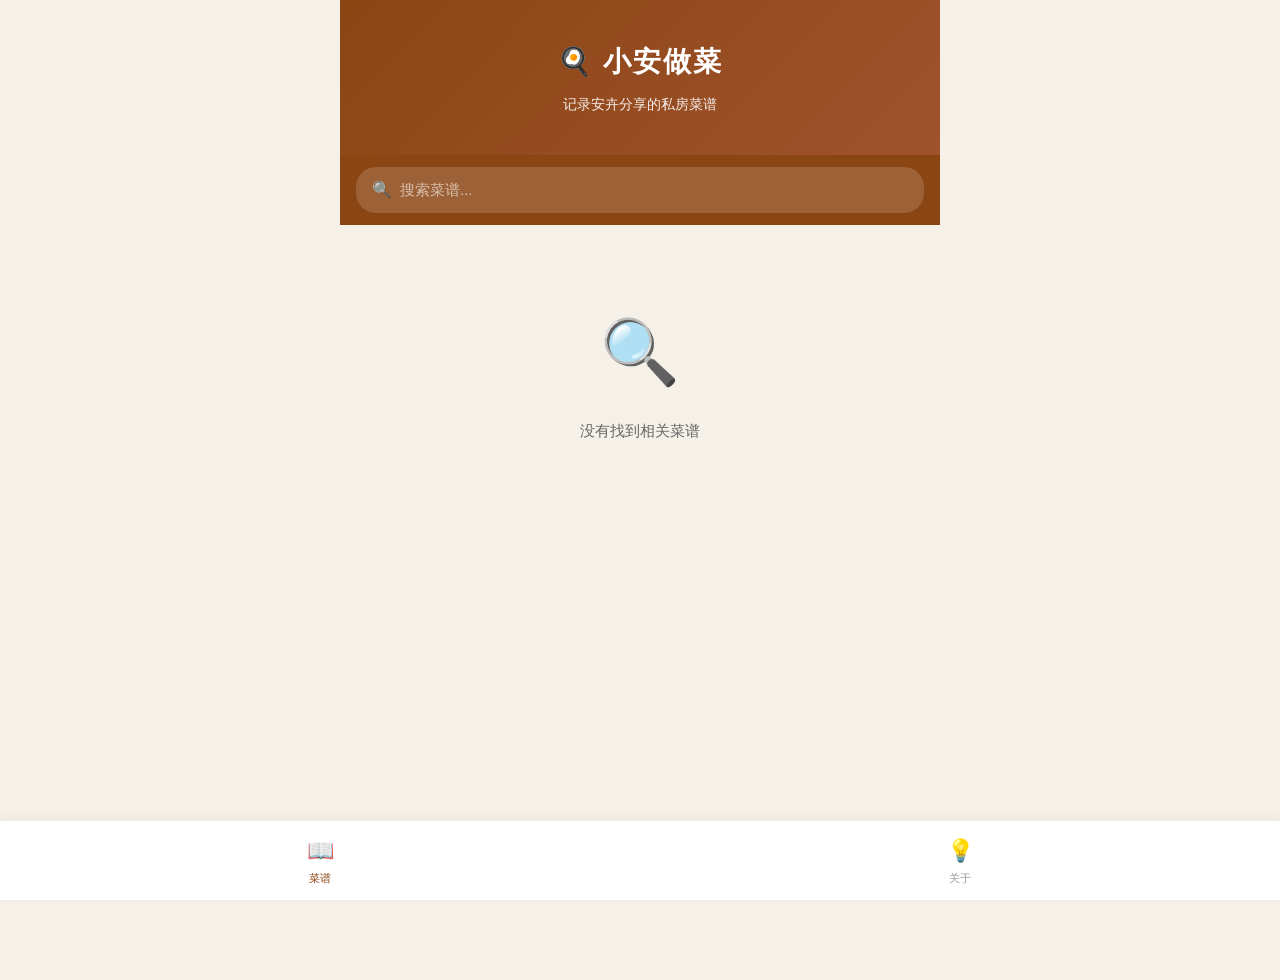
==== index.html @ a273a77c "Initial commit: 小安做菜 PWA" ====
<!DOCTYPE html>
<html lang="zh-CN">
<head>
  <meta charset="UTF-8">
  <meta name="viewport" content="width=device-width, initial-scale=1.0, maximum-scale=1.0, user-scalable=no">
  <meta name="theme-color" content="#8B4513">
  <meta name="apple-mobile-web-app-capable" content="yes">
  <meta name="apple-mobile-web-app-status-bar-style" content="black-translucent">
  <meta name="apple-mobile-web-app-title" content="小安做菜">
  <title>小安做菜</title>
  <link rel="manifest" href="manifest.json">
  <link rel="stylesheet" href="css/style.css">
  <link rel="apple-touch-icon" href="icons/icon-192x192.png">
</head>
<body>
  <div class="app">
    <!-- 头部 -->
    <header class="header">
      <div class="header-content">
        <h1 class="logo">🍳 小安做菜</h1>
        <p class="subtitle">记录安卉分享的私房菜谱</p>
      </div>
    </header>

    <!-- 搜索栏 -->
    <div class="search-bar">
      <div class="search-input-wrap">
        <span class="search-icon">🔍</span>
        <input 
          type="text" 
          class="search-input" 
          id="searchInput"
          placeholder="搜索菜谱..."
          autocomplete="off"
        >
      </div>
    </div>

    <!-- 主内容 -->
    <main class="main">
      <div class="recipe-list" id="recipeList">
        <!-- 菜谱卡片将由 JS 生成 -->
      </div>
    </main>

    <!-- 底部导航 -->
    <nav class="tab-bar">
      <a href="index.html" class="tab-item active">
        <span class="tab-icon">📖</span>
        <span class="tab-text">菜谱</span>
      </a>
      <a href="#" class="tab-item" id="aboutTab">
        <span class="tab-icon">💡</span>
        <span class="tab-text">关于</span>
      </a>
    </nav>

    <!-- 关于弹窗 -->
    <div class="modal" id="aboutModal">
      <div class="modal-content">
        <div class="modal-header">
          <h3>关于小安做菜</h3>
          <button class="modal-close" id="closeModal">✕</button>
        </div>
        <div class="modal-body">
          <p>这是一个记录私房菜谱的 PWA 应用。</p>
          <p>你可以：</p>
          <ul>
            <li>将本页面添加到手机主屏幕</li>
            <li>离线查看菜谱</li>
            <li>使用跟做模式一步步烹饪</li>
          </ul>
          <div class="install-tip" id="installTip">
            <p>💡 点击浏览器菜单 → "添加到主屏幕"</p>
          </div>
        </div>
      </div>
    </div>

    <!-- 遮罩 -->
    <div class="overlay" id="overlay"></div>
  </div>

  <script src="data/recipes.js"></script>
  <script src="js/app.js"></script>
  <script>
    // 注册 Service Worker
    if ('serviceWorker' in navigator) {
      navigator.serviceWorker.register('js/sw.js')
        .then(reg => console.log('SW registered'))
        .catch(err => console.log('SW registration failed'));
    }
  </script>
</body>
</html>
---- css/style.css ----
/* ===== 基础样式 ===== */
:root {
  --primary: #8B4513;
  --primary-light: #A0522D;
  --secondary: #D4A574;
  --bg: #f5f0e8;
  --card-bg: #fffef8;
  --text: #333;
  --text-light: #666;
  --border: #e8d5c4;
  --highlight: #ffeb3b;
  --tip-bg: #fff3e0;
  --tip-border: #ff9800;
  --shadow: 0 4rpx 16rpx rgba(0,0,0,0.06);
}

* {
  margin: 0;
  padding: 0;
  box-sizing: border-box;
  -webkit-tap-highlight-color: transparent;
}

html {
  font-size: 16px;
  -webkit-text-size-adjust: 100%;
}

body {
  font-family: -apple-system, BlinkMacSystemFont, 'Segoe UI', 'PingFang SC', 'Hiragino Sans GB', 'Microsoft YaHei', sans-serif;
  background: var(--bg);
  color: var(--text);
  line-height: 1.6;
  min-height: 100vh;
  padding-bottom: 80px;
}

.app {
  max-width: 600px;
  margin: 0 auto;
  min-height: 100vh;
}

/* ===== 头部 ===== */
.header {
  background: linear-gradient(135deg, #8B4513 0%, #A0522D 100%);
  padding: 40px 20px;
  text-align: center;
  color: #fff;
}

.logo {
  font-size: 28px;
  font-weight: 600;
  margin-bottom: 8px;
  letter-spacing: 2px;
}

.header .subtitle {
  font-size: 14px;
  opacity: 0.9;
}

/* ===== 搜索栏 ===== */
.search-bar {
  padding: 12px 16px;
  background: var(--primary);
}

.search-input-wrap {
  display: flex;
  align-items: center;
  background: rgba(255,255,255,0.15);
  border-radius: 20px;
  padding: 10px 16px;
}

.search-icon {
  font-size: 16px;
  margin-right: 8px;
  opacity: 0.8;
}

.search-input {
  flex: 1;
  background: transparent;
  border: none;
  color: #fff;
  font-size: 15px;
  outline: none;
}

.search-input::placeholder {
  color: rgba(255,255,255,0.6);
}

/* ===== 主内容 ===== */
.main {
  padding: 16px;
}

/* ===== 菜谱卡片 ===== */
.recipe-list {
  display: flex;
  flex-direction: column;
  gap: 16px;
}

.recipe-card {
  background: var(--card-bg);
  border-radius: 16px;
  overflow: hidden;
  box-shadow: var(--shadow);
  text-decoration: none;
  color: inherit;
  display: block;
  transition: transform 0.2s;
}

.recipe-card:active {
  transform: scale(0.98);
}

.card-cover {
  height: 160px;
  background: linear-gradient(135deg, #8B4513 0%, #A0522D 100%);
  display: flex;
  align-items: center;
  justify-content: center;
  position: relative;
}

.card-emoji {
  font-size: 72px;
}

.card-badge {
  position: absolute;
  top: 12px;
  right: 12px;
  background: rgba(255,255,255,0.95);
  color: var(--primary);
  font-size: 12px;
  padding: 4px 12px;
  border-radius: 12px;
  font-weight: 500;
}

.card-content {
  padding: 16px;
}

.card-title {
  font-size: 20px;
  font-weight: 600;
  margin-bottom: 4px;
  color: var(--text);
}

.card-subtitle {
  font-size: 14px;
  color: var(--text-light);
  margin-bottom: 12px;
}

.card-meta {
  display: flex;
  gap: 16px;
  margin-bottom: 12px;
}

.meta-item {
  font-size: 13px;
  color: var(--text-light);
}

.card-tags {
  display: flex;
  flex-wrap: wrap;
  gap: 8px;
}

.tag {
  font-size: 12px;
  color: var(--primary);
  background: rgba(139,69,19,0.08);
  padding: 4px 10px;
  border-radius: 6px;
}

/* ===== 底部导航 ===== */
.tab-bar {
  position: fixed;
  bottom: 0;
  left: 0;
  right: 0;
  background: #fff;
  display: flex;
  justify-content: space-around;
  padding: 8px 0;
  padding-bottom: calc(8px + env(safe-area-inset-bottom));
  box-shadow: 0 -2px 10px rgba(0,0,0,0.05);
  z-index: 100;
}

.tab-item {
  display: flex;
  flex-direction: column;
  align-items: center;
  text-decoration: none;
  color: #999;
  padding: 4px 20px;
}

.tab-item.active {
  color: var(--primary);
}

.tab-icon {
  font-size: 22px;
  margin-bottom: 2px;
}

.tab-text {
  font-size: 11px;
}

/* ===== 弹窗 ===== */
.modal, .overlay {
  display: none;
  position: fixed;
}

.modal {
  top: 50%;
  left: 50%;
  transform: translate(-50%, -50%);
  background: var(--card-bg);
  border-radius: 16px;
  width: 85%;
  max-width: 340px;
  z-index: 200;
  box-shadow: 0 20px 60px rgba(0,0,0,0.2);
}

.modal.show, .overlay.show {
  display: block;
}

.overlay {
  top: 0;
  left: 0;
  right: 0;
  bottom: 0;
  background: rgba(0,0,0,0.5);
  z-index: 150;
}

.modal-header {
  display: flex;
  justify-content: space-between;
  align-items: center;
  padding: 16px 20px;
  border-bottom: 1px solid var(--border);
}

.modal-header h3 {
  font-size: 18px;
  color: var(--text);
}

.modal-close {
  background: none;
  border: none;
  font-size: 20px;
  color: #999;
  cursor: pointer;
  padding: 4px;
}

.modal-body {
  padding: 20px;
}

.modal-body p {
  margin-bottom: 12px;
  color: var(--text);
}

.modal-body ul {
  margin-left: 20px;
  margin-bottom: 16px;
}

.modal-body li {
  margin-bottom: 8px;
  color: var(--text-light);
}

.install-tip {
  background: #e8f5e9;
  border-left: 4px solid #4caf50;
  padding: 12px 16px;
  border-radius: 0 8px 8px 0;
  margin-top: 16px;
}

.install-tip p {
  margin: 0;
  color: #2e7d32;
  font-size: 14px;
}

/* ===== 详情页 ===== */
.back-bar {
  background: var(--primary);
  padding: 12px 16px;
  padding-top: calc(12px + env(safe-area-inset-top));
}

.back-btn {
  color: #fff;
  text-decoration: none;
  font-size: 15px;
  display: inline-flex;
  align-items: center;
  gap: 6px;
}

.recipe-detail {
  padding: 0 16px 100px;
}

.detail-header {
  background: var(--card-bg);
  margin: 16px 0;
  border-radius: 16px;
  overflow: hidden;
  box-shadow: var(--shadow);
}

.detail-cover {
  height: 200px;
  background: linear-gradient(135deg, #8B4513 0%, #A0522D 100%);
  display: flex;
  align-items: center;
  justify-content: center;
}

.detail-emoji {
  font-size: 100px;
}

.detail-info {
  padding: 20px;
}

.detail-title {
  font-size: 24px;
  font-weight: 600;
  margin-bottom: 6px;
}

.detail-subtitle {
  font-size: 15px;
  color: var(--text-light);
  margin-bottom: 20px;
}

.detail-stats {
  display: flex;
  justify-content: space-around;
  padding: 16px 0;
  border-top: 1px solid var(--border);
  border-bottom: 1px solid var(--border);
  margin-bottom: 16px;
}

.stat {
  text-align: center;
}

.stat-value {
  display: block;
  font-size: 20px;
  font-weight: 600;
  color: var(--primary);
}

.stat-label {
  font-size: 12px;
  color: var(--text-light);
}

.detail-tags {
  display: flex;
  flex-wrap: wrap;
  gap: 8px;
}

/* ===== 内容区块 ===== */
.section {
  background: var(--card-bg);
  margin: 16px 0;
  padding: 20px;
  border-radius: 16px;
  box-shadow: var(--shadow);
}

.section-title {
  display: flex;
  align-items: center;
  gap: 10px;
  margin-bottom: 16px;
}

.section-title::before {
  content: '';
  width: 4px;
  height: 22px;
  background: var(--primary);
  border-radius: 2px;
}

.section-title h2 {
  font-size: 18px;
  color: var(--primary);
}

/* ===== 材料清单 ===== */
.ingredient-group {
  margin-bottom: 20px;
}

.ingredient-group:last-child {
  margin-bottom: 0;
}

.group-title {
  font-size: 15px;
  font-weight: 600;
  color: var(--primary);
  margin-bottom: 12px;
  padding-left: 10px;
  border-left: 3px solid var(--secondary);
}

.ingredient-item {
  display: flex;
  justify-content: space-between;
  align-items: center;
  padding: 12px 14px;
  background: #faf7f2;
  border-radius: 10px;
  margin-bottom: 8px;
}

.ingredient-item:last-child {
  margin-bottom: 0;
}

.ingredient-name {
  font-size: 15px;
  color: var(--text);
}

.ingredient-amount {
  font-size: 14px;
  color: var(--text-light);
}

/* ===== 步骤 ===== */
.step-card {
  background: #faf7f2;
  border-radius: 12px;
  padding: 16px;
  margin-bottom: 12px;
}

.step-card:last-child {
  margin-bottom: 0;
}

.step-header {
  display: flex;
  align-items: center;
  gap: 12px;
  margin-bottom: 12px;
}

.step-num {
  width: 32px;
  height: 32px;
  background: var(--primary);
  color: #fff;
  border-radius: 50%;
  display: flex;
  align-items: center;
  justify-content: center;
  font-size: 14px;
  font-weight: 600;
  flex-shrink: 0;
}

.step-title {
  font-size: 17px;
  font-weight: 600;
  color: var(--primary);
}

.step-item {
  display: flex;
  gap: 8px;
  margin-bottom: 10px;
  font-size: 15px;
  line-height: 1.7;
}

.step-item:last-child {
  margin-bottom: 0;
}

.step-dot {
  color: var(--secondary);
  font-weight: bold;
}

.step-tip {
  margin-top: 12px;
  background: var(--tip-bg);
  border-left: 4px solid var(--tip-border);
  padding: 12px 14px;
  border-radius: 0 8px 8px 0;
  font-size: 14px;
  color: #e65100;
}

/* ===== 小贴士 ===== */
.tip-item {
  margin-bottom: 14px;
  padding-bottom: 14px;
  border-bottom: 1px solid var(--border);
}

.tip-item:last-child {
  margin-bottom: 0;
  padding-bottom: 0;
  border-bottom: none;
}

.tip-title {
  font-weight: 600;
  color: var(--text);
  margin-bottom: 6px;
  font-size: 15px;
}

.tip-content {
  color: var(--text-light);
  font-size: 14px;
  line-height: 1.6;
}

.key-points {
  background: var(--tip-bg);
  border-left: 4px solid var(--tip-border);
  padding: 14px 16px;
  border-radius: 0 10px 10px 0;
  font-size: 14px;
  color: #e65100;
  line-height: 1.7;
}

/* ===== 引用 ===== */
.quote-section {
  background: #f5f0e8;
  margin: 16px 0;
  padding: 24px 20px;
  border-radius: 16px;
  text-align: center;
  border-top: 2px dashed var(--secondary);
}

.quote-text {
  display: block;
  font-size: 17px;
  color: var(--primary);
  font-style: italic;
  margin-bottom: 10px;
}

.quote-author {
  font-size: 14px;
  color: #a08060;
}

/* ===== 底部操作栏 ===== */
.detail-actions {
  position: fixed;
  bottom: 0;
  left: 0;
  right: 0;
  background: #fff;
  padding: 12px 16px;
  padding-bottom: calc(12px + env(safe-area-inset-bottom));
  box-shadow: 0 -2px 10px rgba(0,0,0,0.08);
  display: flex;
  gap: 12px;
  z-index: 50;
}

.action-btn {
  flex: 1;
  background: var(--primary);
  color: #fff;
  border: none;
  padding: 14px 0;
  border-radius: 10px;
  font-size: 16px;
  cursor: pointer;
  display: flex;
  align-items: center;
  justify-content: center;
  gap: 6px;
}

.action-btn:active {
  opacity: 0.9;
}

/* ===== 跟做模式 ===== */
.cooking-modal {
  display: none;
  position: fixed;
  top: 0;
  left: 0;
  right: 0;
  bottom: 0;
  background: var(--bg);
  z-index: 300;
  flex-direction: column;
}

.cooking-modal.show {
  display: flex;
}

.cooking-content {
  flex: 1;
  display: flex;
  flex-direction: column;
  overflow: hidden;
}

.cooking-header {
  background: var(--primary);
  color: #fff;
  padding: 16px 20px;
  padding-top: calc(16px + env(safe-area-inset-top));
  display: flex;
  justify-content: space-between;
  align-items: center;
}

.cooking-progress {
  font-size: 15px;
}

.cooking-close {
  background: none;
  border: none;
  color: #fff;
  font-size: 24px;
  cursor: pointer;
  padding: 4px;
}

.cooking-step {
  flex: 1;
  overflow-y: auto;
  padding: 20px;
}

.cooking-step-content {
  background: var(--card-bg);
  border-radius: 16px;
  padding: 24px;
  box-shadow: var(--shadow);
}

.cooking-step-title {
  display: flex;
  align-items: center;
  gap: 12px;
  margin-bottom: 20px;
}

.cooking-step-number {
  width: 48px;
  height: 48px;
  background: var(--primary);
  color: #fff;
  border-radius: 50%;
  display: flex;
  align-items: center;
  justify-content: center;
  font-size: 20px;
  font-weight: 600;
  flex-shrink: 0;
}

.cooking-step-name {
  font-size: 22px;
  font-weight: 600;
  color: var(--primary);
}

.cooking-items {
  margin-bottom: 16px;
}

.cooking-item {
  display: flex;
  gap: 10px;
  margin-bottom: 12px;
  font-size: 16px;
  line-height: 1.7;
}

.cooking-nav {
  background: #fff;
  padding: 16px 20px;
  padding-bottom: calc(16px + env(safe-area-inset-bottom));
  display: flex;
  gap: 12px;
  box-shadow: 0 -2px 10px rgba(0,0,0,0.05);
}

.nav-btn {
  flex: 1;
  background: #f0f0f0;
  color: var(--text);
  border: none;
  padding: 14px 0;
  border-radius: 10px;
  font-size: 16px;
  cursor: pointer;
}

.nav-btn.primary {
  background: var(--primary);
  color: #fff;
}

.nav-btn:disabled {
  opacity: 0.4;
  cursor: not-allowed;
}

/* ===== 高亮文本 ===== */
.highlight {
  background: var(--highlight);
  padding: 2px 6px;
  border-radius: 4px;
  font-weight: 500;
}

/* ===== 比例盒 ===== */
.ratio-box {
  background: var(--primary);
  color: #fff;
  padding: 14px 16px;
  border-radius: 10px;
  text-align: center;
  margin: 12px 0;
}

.ratio-box strong {
  font-size: 16px;
}

.ratio-box small {
  font-size: 13px;
  opacity: 0.9;
}

/* ===== 空状态 ===== */
.empty-state {
  text-align: center;
  padding: 60px 20px;
  color: var(--text-light);
}

.empty-state .emoji {
  font-size: 64px;
  margin-bottom: 16px;
}

.empty-state p {
  font-size: 15px;
}
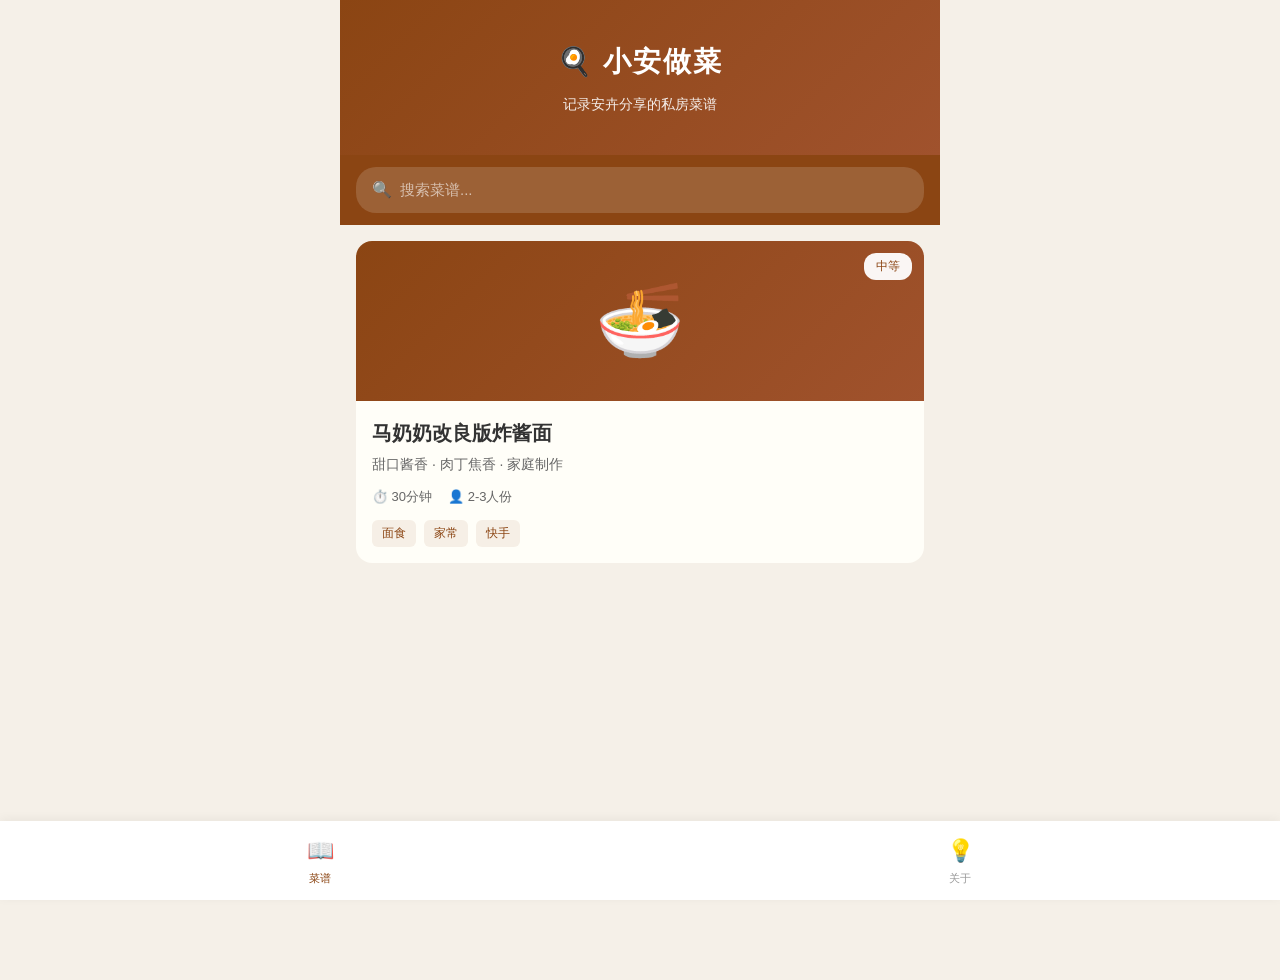
==== commit f482b7d1: "Fix: 改进缓存策略，添加自动更新检测" ====
--- a/index.html
+++ b/index.html
@@ -84,10 +84,23 @@
   <script src="data/recipes.js"></script>
   <script src="js/app.js"></script>
   <script>
-    // 注册 Service Worker
+    // 注册 Service Worker 并检查更新
     if ('serviceWorker' in navigator) {
       navigator.serviceWorker.register('js/sw.js')
-        .then(reg => console.log('SW registered'))
+        .then(reg => {
+          console.log('SW registered');
+          // 定期检查更新
+          setInterval(() => {
+            reg.update();
+          }, 60000); // 每分钟检查一次
+          
+          // 页面可见时检查更新
+          document.addEventListener('visibilitychange', () => {
+            if (document.visibilityState === 'visible') {
+              reg.update();
+            }
+          });
+        })
         .catch(err => console.log('SW registration failed'));
     }
   </script>
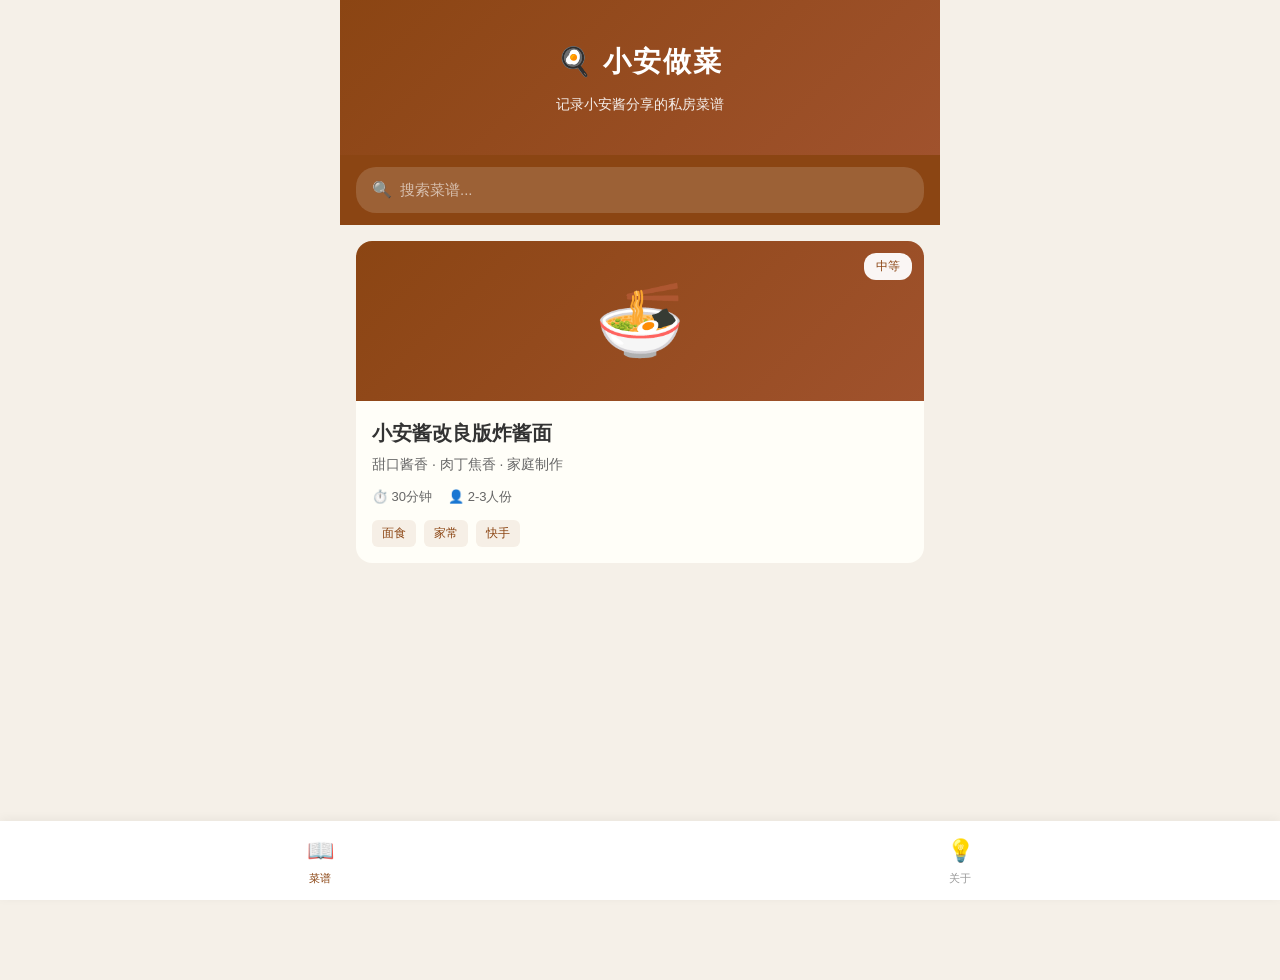
==== commit f51bcc9d: "Update: 所有安卉改为小安酱" ====
--- a/index.html
+++ b/index.html
@@ -18,7 +18,7 @@
     <header class="header">
       <div class="header-content">
         <h1 class="logo">🍳 小安做菜</h1>
-        <p class="subtitle">记录安卉分享的私房菜谱</p>
+        <p class="subtitle">记录小安酱分享的私房菜谱</p>
       </div>
     </header>
 
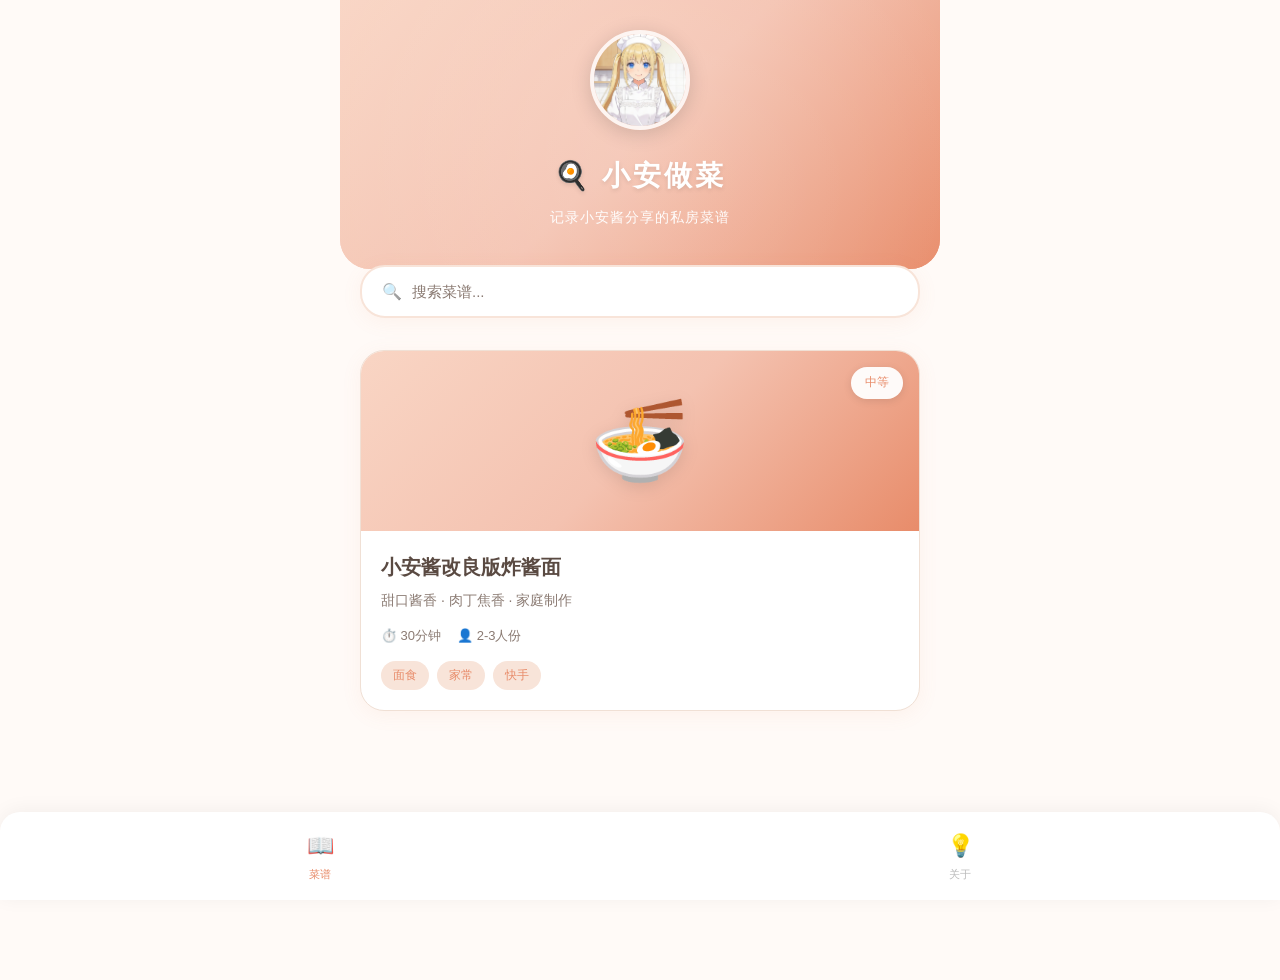
==== commit 22eca910: "Add: 添加厨师头像图片到首页" ====
--- a/index.html
+++ b/index.html
@@ -16,7 +16,11 @@
   <div class="app">
     <!-- 头部 -->
     <header class="header">
+      <div class="header-bg"></div>
       <div class="header-content">
+        <div class="chef-avatar">
+          <img src="images/chef2.png" alt="小安酱" class="chef-img">
+        </div>
         <h1 class="logo">🍳 小安做菜</h1>
         <p class="subtitle">记录小安酱分享的私房菜谱</p>
       </div>
--- a/css/style.css
+++ b/css/style.css
@@ -1,17 +1,19 @@
-/* ===== 基础样式 ===== */
+/* ===== 日系温暖风格 - 小安做菜 ===== */
 :root {
-  --primary: #8B4513;
-  --primary-light: #A0522D;
-  --secondary: #D4A574;
-  --bg: #f5f0e8;
-  --card-bg: #fffef8;
-  --text: #333;
-  --text-light: #666;
-  --border: #e8d5c4;
-  --highlight: #ffeb3b;
-  --tip-bg: #fff3e0;
-  --tip-border: #ff9800;
-  --shadow: 0 4rpx 16rpx rgba(0,0,0,0.06);
+  --primary: #e88c6a;
+  --primary-light: #f4a584;
+  --secondary: #f8e4d9;
+  --bg: #fffaf7;
+  --card-bg: #ffffff;
+  --text: #5a4a42;
+  --text-light: #8b7b73;
+  --border: #f0e0d5;
+  --highlight: #ffe4d6;
+  --tip-bg: #fff5f0;
+  --tip-border: #e88c6a;
+  --accent: #ffb7a5;
+  --shadow: 0 4px 20px rgba(232, 140, 106, 0.08);
+  --shadow-hover: 0 8px 30px rgba(232, 140, 106, 0.15);
 }
 
 * {
@@ -27,7 +29,7 @@
 }
 
 body {
-  font-family: -apple-system, BlinkMacSystemFont, 'Segoe UI', 'PingFang SC', 'Hiragino Sans GB', 'Microsoft YaHei', sans-serif;
+  font-family: -apple-system, BlinkMacSystemFont, 'Segoe UI', 'PingFang SC', 'Hiragino Sans GB', 'Microsoft YaHei', 'Noto Sans JP', sans-serif;
   background: var(--bg);
   color: var(--text);
   line-height: 1.6;
@@ -41,65 +43,119 @@
   min-height: 100vh;
 }
 
-/* ===== 头部 ===== */
+/* ===== 头部 - 柔和渐变 ===== */
 .header {
-  background: linear-gradient(135deg, #8B4513 0%, #A0522D 100%);
-  padding: 40px 20px;
+  background: linear-gradient(135deg, #f9d5c4 0%, #f4c2b0 50%, #e88c6a 100%);
+  padding: 30px 20px 40px;
   text-align: center;
   color: #fff;
+  border-radius: 0 0 30px 30px;
+  position: relative;
+  overflow: hidden;
+}
+
+.header-bg {
+  position: absolute;
+  top: 0;
+  left: 0;
+  right: 0;
+  bottom: 0;
+  background: linear-gradient(135deg, #f9d5c4 0%, #f4c2b0 50%, #e88c6a 100%);
+  z-index: 0;
+}
+
+.header::before {
+  content: '';
+  position: absolute;
+  top: -50%;
+  left: -50%;
+  width: 200%;
+  height: 200%;
+  background: radial-gradient(circle, rgba(255,255,255,0.15) 0%, transparent 60%);
+  pointer-events: none;
+  z-index: 1;
+}
+
+.chef-avatar {
+  position: relative;
+  z-index: 2;
+  margin-bottom: 16px;
+}
+
+.chef-img {
+  width: 100px;
+  height: 100px;
+  border-radius: 50%;
+  object-fit: cover;
+  border: 4px solid rgba(255,255,255,0.8);
+  box-shadow: 0 4px 20px rgba(0,0,0,0.15);
+}
+
+.header-content {
+  position: relative;
+  z-index: 2;
 }
 
 .logo {
   font-size: 28px;
   font-weight: 600;
   margin-bottom: 8px;
-  letter-spacing: 2px;
+  letter-spacing: 3px;
+  text-shadow: 0 2px 4px rgba(0,0,0,0.1);
+  position: relative;
 }
 
 .header .subtitle {
   font-size: 14px;
-  opacity: 0.9;
+  opacity: 0.95;
+  font-weight: 400;
+  letter-spacing: 1px;
 }
 
 /* ===== 搜索栏 ===== */
 .search-bar {
-  padding: 12px 16px;
-  background: var(--primary);
+  padding: 16px 20px;
+  background: transparent;
+  margin-top: -20px;
+  position: relative;
+  z-index: 10;
 }
 
 .search-input-wrap {
   display: flex;
   align-items: center;
-  background: rgba(255,255,255,0.15);
-  border-radius: 20px;
-  padding: 10px 16px;
+  background: #fff;
+  border-radius: 25px;
+  padding: 12px 20px;
+  box-shadow: var(--shadow);
+  border: 2px solid var(--secondary);
 }
 
 .search-icon {
   font-size: 16px;
-  margin-right: 8px;
-  opacity: 0.8;
+  margin-right: 10px;
+  opacity: 0.6;
 }
 
 .search-input {
   flex: 1;
   background: transparent;
   border: none;
-  color: #fff;
+  color: var(--text);
   font-size: 15px;
   outline: none;
 }
 
 .search-input::placeholder {
-  color: rgba(255,255,255,0.6);
+  color: var(--text-light);
 }
 
 /* ===== 主内容 ===== */
 .main {
-  padding: 16px;
-}
-
-/* ===== 菜谱卡片 ===== */
+  padding: 16px 20px;
+}
+
+/* ===== 菜谱卡片 - 柔和圆角 ===== */
 .recipe-list {
   display: flex;
   flex-direction: column;
@@ -108,13 +164,19 @@
 
 .recipe-card {
   background: var(--card-bg);
-  border-radius: 16px;
+  border-radius: 24px;
   overflow: hidden;
   box-shadow: var(--shadow);
   text-decoration: none;
   color: inherit;
   display: block;
-  transition: transform 0.2s;
+  transition: all 0.3s ease;
+  border: 1px solid var(--border);
+}
+
+.recipe-card:hover {
+  transform: translateY(-4px);
+  box-shadow: var(--shadow-hover);
 }
 
 .recipe-card:active {
@@ -122,8 +184,8 @@
 }
 
 .card-cover {
-  height: 160px;
-  background: linear-gradient(135deg, #8B4513 0%, #A0522D 100%);
+  height: 180px;
+  background: linear-gradient(135deg, #f9d5c4 0%, #f4c2b0 50%, #e88c6a 100%);
   display: flex;
   align-items: center;
   justify-content: center;
@@ -131,42 +193,44 @@
 }
 
 .card-emoji {
-  font-size: 72px;
+  font-size: 80px;
+  filter: drop-shadow(0 4px 8px rgba(0,0,0,0.1));
 }
 
 .card-badge {
   position: absolute;
-  top: 12px;
-  right: 12px;
+  top: 16px;
+  right: 16px;
   background: rgba(255,255,255,0.95);
   color: var(--primary);
   font-size: 12px;
-  padding: 4px 12px;
-  border-radius: 12px;
-  font-weight: 500;
+  padding: 6px 14px;
+  border-radius: 20px;
+  font-weight: 500;
+  box-shadow: 0 2px 8px rgba(0,0,0,0.1);
 }
 
 .card-content {
-  padding: 16px;
+  padding: 20px;
 }
 
 .card-title {
   font-size: 20px;
   font-weight: 600;
-  margin-bottom: 4px;
+  margin-bottom: 6px;
   color: var(--text);
 }
 
 .card-subtitle {
   font-size: 14px;
   color: var(--text-light);
-  margin-bottom: 12px;
+  margin-bottom: 14px;
 }
 
 .card-meta {
   display: flex;
   gap: 16px;
-  margin-bottom: 12px;
+  margin-bottom: 14px;
 }
 
 .meta-item {
@@ -183,9 +247,10 @@
 .tag {
   font-size: 12px;
   color: var(--primary);
-  background: rgba(139,69,19,0.08);
-  padding: 4px 10px;
-  border-radius: 6px;
+  background: var(--secondary);
+  padding: 5px 12px;
+  border-radius: 15px;
+  font-weight: 500;
 }
 
 /* ===== 底部导航 ===== */
@@ -197,10 +262,11 @@
   background: #fff;
   display: flex;
   justify-content: space-around;
-  padding: 8px 0;
-  padding-bottom: calc(8px + env(safe-area-inset-bottom));
-  box-shadow: 0 -2px 10px rgba(0,0,0,0.05);
+  padding: 10px 0;
+  padding-bottom: calc(10px + env(safe-area-inset-bottom));
+  box-shadow: 0 -2px 20px rgba(0,0,0,0.05);
   z-index: 100;
+  border-radius: 20px 20px 0 0;
 }
 
 .tab-item {
@@ -208,8 +274,9 @@
   flex-direction: column;
   align-items: center;
   text-decoration: none;
-  color: #999;
-  padding: 4px 20px;
+  color: #bbb;
+  padding: 6px 24px;
+  transition: all 0.2s;
 }
 
 .tab-item.active {
@@ -218,11 +285,12 @@
 
 .tab-icon {
   font-size: 22px;
-  margin-bottom: 2px;
+  margin-bottom: 3px;
 }
 
 .tab-text {
   font-size: 11px;
+  font-weight: 500;
 }
 
 /* ===== 弹窗 ===== */
@@ -236,11 +304,11 @@
   left: 50%;
   transform: translate(-50%, -50%);
   background: var(--card-bg);
-  border-radius: 16px;
-  width: 85%;
-  max-width: 340px;
+  border-radius: 24px;
+  width: 88%;
+  max-width: 360px;
   z-index: 200;
-  box-shadow: 0 20px 60px rgba(0,0,0,0.2);
+  box-shadow: 0 25px 80px rgba(0,0,0,0.15);
 }
 
 .modal.show, .overlay.show {
@@ -252,70 +320,79 @@
   left: 0;
   right: 0;
   bottom: 0;
-  background: rgba(0,0,0,0.5);
+  background: rgba(90, 74, 66, 0.4);
   z-index: 150;
+  backdrop-filter: blur(4px);
 }
 
 .modal-header {
   display: flex;
   justify-content: space-between;
   align-items: center;
-  padding: 16px 20px;
+  padding: 20px 24px;
   border-bottom: 1px solid var(--border);
 }
 
 .modal-header h3 {
   font-size: 18px;
   color: var(--text);
+  font-weight: 600;
 }
 
 .modal-close {
   background: none;
   border: none;
   font-size: 20px;
-  color: #999;
+  color: #ccc;
   cursor: pointer;
   padding: 4px;
+  transition: color 0.2s;
+}
+
+.modal-close:hover {
+  color: var(--text);
 }
 
 .modal-body {
-  padding: 20px;
+  padding: 24px;
 }
 
 .modal-body p {
-  margin-bottom: 12px;
-  color: var(--text);
+  margin-bottom: 14px;
+  color: var(--text);
+  line-height: 1.7;
 }
 
 .modal-body ul {
   margin-left: 20px;
-  margin-bottom: 16px;
+  margin-bottom: 18px;
 }
 
 .modal-body li {
-  margin-bottom: 8px;
+  margin-bottom: 10px;
   color: var(--text-light);
 }
 
 .install-tip {
-  background: #e8f5e9;
-  border-left: 4px solid #4caf50;
-  padding: 12px 16px;
-  border-radius: 0 8px 8px 0;
-  margin-top: 16px;
+  background: var(--secondary);
+  border-radius: 12px;
+  padding: 14px 18px;
+  margin-top: 18px;
 }
 
 .install-tip p {
   margin: 0;
-  color: #2e7d32;
+  color: var(--primary);
   font-size: 14px;
+  font-weight: 500;
 }
 
 /* ===== 详情页 ===== */
 .back-bar {
-  background: var(--primary);
-  padding: 12px 16px;
-  padding-top: calc(12px + env(safe-area-inset-top));
+  background: linear-gradient(135deg, #f9d5c4 0%, #e88c6a 100%);
+  padding: 16px 20px;
+  padding-top: calc(16px + env(safe-area-inset-top));
+  border-radius: 0 0 24px 24px;
 }
 
 .back-btn {
@@ -325,23 +402,25 @@
   display: inline-flex;
   align-items: center;
   gap: 6px;
+  font-weight: 500;
 }
 
 .recipe-detail {
-  padding: 0 16px 100px;
+  padding: 0 20px 100px;
 }
 
 .detail-header {
   background: var(--card-bg);
   margin: 16px 0;
-  border-radius: 16px;
+  border-radius: 24px;
   overflow: hidden;
   box-shadow: var(--shadow);
+  border: 1px solid var(--border);
 }
 
 .detail-cover {
-  height: 200px;
-  background: linear-gradient(135deg, #8B4513 0%, #A0522D 100%);
+  height: 220px;
+  background: linear-gradient(135deg, #f9d5c4 0%, #f4c2b0 50%, #e88c6a 100%);
   display: flex;
   align-items: center;
   justify-content: center;
@@ -349,16 +428,18 @@
 
 .detail-emoji {
   font-size: 100px;
+  filter: drop-shadow(0 4px 12px rgba(0,0,0,0.1));
 }
 
 .detail-info {
-  padding: 20px;
+  padding: 24px;
 }
 
 .detail-title {
   font-size: 24px;
   font-weight: 600;
   margin-bottom: 6px;
+  color: var(--text);
 }
 
 .detail-subtitle {
@@ -370,10 +451,10 @@
 .detail-stats {
   display: flex;
   justify-content: space-around;
-  padding: 16px 0;
+  padding: 18px 0;
   border-top: 1px solid var(--border);
   border-bottom: 1px solid var(--border);
-  margin-bottom: 16px;
+  margin-bottom: 18px;
 }
 
 .stat {
@@ -382,9 +463,10 @@
 
 .stat-value {
   display: block;
-  font-size: 20px;
+  font-size: 22px;
   font-weight: 600;
   color: var(--primary);
+  margin-bottom: 4px;
 }
 
 .stat-label {
@@ -402,32 +484,34 @@
 .section {
   background: var(--card-bg);
   margin: 16px 0;
-  padding: 20px;
-  border-radius: 16px;
+  padding: 24px;
+  border-radius: 24px;
   box-shadow: var(--shadow);
+  border: 1px solid var(--border);
 }
 
 .section-title {
   display: flex;
   align-items: center;
   gap: 10px;
-  margin-bottom: 16px;
+  margin-bottom: 20px;
 }
 
 .section-title::before {
   content: '';
   width: 4px;
-  height: 22px;
-  background: var(--primary);
+  height: 24px;
+  background: linear-gradient(180deg, var(--primary) 0%, var(--accent) 100%);
   border-radius: 2px;
 }
 
 .section-title h2 {
   font-size: 18px;
-  color: var(--primary);
-}
-
-/* ===== 材料清单 ===== */
+  color: var(--text);
+  font-weight: 600;
+}
+
+/* ===== 材料清单 - 柔和卡片 ===== */
 .ingredient-group {
   margin-bottom: 20px;
 }
@@ -441,18 +525,23 @@
   font-weight: 600;
   color: var(--primary);
   margin-bottom: 12px;
-  padding-left: 10px;
-  border-left: 3px solid var(--secondary);
+  padding-left: 12px;
+  border-left: 3px solid var(--accent);
 }
 
 .ingredient-item {
   display: flex;
   justify-content: space-between;
   align-items: center;
-  padding: 12px 14px;
-  background: #faf7f2;
-  border-radius: 10px;
-  margin-bottom: 8px;
+  padding: 14px 16px;
+  background: var(--bg);
+  border-radius: 14px;
+  margin-bottom: 10px;
+  transition: all 0.2s;
+}
+
+.ingredient-item:hover {
+  background: var(--secondary);
 }
 
 .ingredient-item:last-child {
@@ -462,6 +551,7 @@
 .ingredient-name {
   font-size: 15px;
   color: var(--text);
+  font-weight: 500;
 }
 
 .ingredient-amount {
@@ -469,12 +559,13 @@
   color: var(--text-light);
 }
 
-/* ===== 步骤 ===== */
+/* ===== 步骤 - 柔和风格 ===== */
 .step-card {
-  background: #faf7f2;
-  border-radius: 12px;
-  padding: 16px;
-  margin-bottom: 12px;
+  background: var(--bg);
+  border-radius: 20px;
+  padding: 20px;
+  margin-bottom: 14px;
+  border: 1px solid var(--border);
 }
 
 .step-card:last-child {
@@ -484,34 +575,39 @@
 .step-header {
   display: flex;
   align-items: center;
-  gap: 12px;
-  margin-bottom: 12px;
+  gap: 14px;
+  margin-bottom: 16px;
 }
 
 .step-num {
-  width: 32px;
-  height: 32px;
-  background: var(--primary);
+  width: 36px;
+  height: 36px;
+  background: linear-gradient(135deg, var(--primary) 0%, var(--accent) 100%);
   color: #fff;
   border-radius: 50%;
   display: flex;
   align-items: center;
   justify-content: center;
-  font-size: 14px;
+  font-size: 15px;
   font-weight: 600;
   flex-shrink: 0;
+  box-shadow: 0 4px 12px rgba(232, 140, 106, 0.3);
 }
 
 .step-title {
   font-size: 17px;
   font-weight: 600;
-  color: var(--primary);
+  color: var(--text);
+}
+
+.step-body {
+  padding-left: 50px;
 }
 
 .step-item {
   display: flex;
-  gap: 8px;
-  margin-bottom: 10px;
+  gap: 10px;
+  margin-bottom: 12px;
   font-size: 15px;
   line-height: 1.7;
 }
@@ -521,24 +617,30 @@
 }
 
 .step-dot {
-  color: var(--secondary);
+  color: var(--accent);
   font-weight: bold;
+  font-size: 18px;
 }
 
 .step-tip {
-  margin-top: 12px;
+  margin-top: 14px;
   background: var(--tip-bg);
   border-left: 4px solid var(--tip-border);
-  padding: 12px 14px;
-  border-radius: 0 8px 8px 0;
+  padding: 14px 16px;
+  border-radius: 0 12px 12px 0;
   font-size: 14px;
-  color: #e65100;
+  color: var(--primary);
+  font-weight: 500;
 }
 
 /* ===== 小贴士 ===== */
+.tips-list {
+  margin-bottom: 16px;
+}
+
 .tip-item {
-  margin-bottom: 14px;
-  padding-bottom: 14px;
+  margin-bottom: 16px;
+  padding-bottom: 16px;
   border-bottom: 1px solid var(--border);
 }
 
@@ -551,34 +653,41 @@
 .tip-title {
   font-weight: 600;
   color: var(--text);
-  margin-bottom: 6px;
-  font-size: 15px;
+  margin-bottom: 8px;
+  font-size: 15px;
+  display: flex;
+  align-items: center;
+  gap: 6px;
+}
+
+.tip-title::before {
+  content: '✨';
 }
 
 .tip-content {
   color: var(--text-light);
   font-size: 14px;
-  line-height: 1.6;
+  line-height: 1.7;
 }
 
 .key-points {
   background: var(--tip-bg);
-  border-left: 4px solid var(--tip-border);
-  padding: 14px 16px;
-  border-radius: 0 10px 10px 0;
+  border-radius: 16px;
+  padding: 18px 20px;
   font-size: 14px;
-  color: #e65100;
-  line-height: 1.7;
+  color: var(--primary);
+  line-height: 1.8;
+  font-weight: 500;
 }
 
 /* ===== 引用 ===== */
 .quote-section {
-  background: #f5f0e8;
+  background: linear-gradient(135deg, var(--secondary) 0%, #fff 100%);
   margin: 16px 0;
-  padding: 24px 20px;
-  border-radius: 16px;
+  padding: 30px 24px;
+  border-radius: 24px;
   text-align: center;
-  border-top: 2px dashed var(--secondary);
+  border: 1px solid var(--border);
 }
 
 .quote-text {
@@ -586,12 +695,13 @@
   font-size: 17px;
   color: var(--primary);
   font-style: italic;
-  margin-bottom: 10px;
+  margin-bottom: 12px;
+  font-weight: 500;
 }
 
 .quote-author {
   font-size: 14px;
-  color: #a08060;
+  color: var(--text-light);
 }
 
 /* ===== 底部操作栏 ===== */
@@ -601,31 +711,40 @@
   left: 0;
   right: 0;
   background: #fff;
-  padding: 12px 16px;
-  padding-bottom: calc(12px + env(safe-area-inset-bottom));
-  box-shadow: 0 -2px 10px rgba(0,0,0,0.08);
+  padding: 14px 20px;
+  padding-bottom: calc(14px + env(safe-area-inset-bottom));
+  box-shadow: 0 -4px 20px rgba(0,0,0,0.08);
   display: flex;
   gap: 12px;
   z-index: 50;
+  border-radius: 24px 24px 0 0;
 }
 
 .action-btn {
   flex: 1;
-  background: var(--primary);
+  background: linear-gradient(135deg, var(--primary) 0%, var(--accent) 100%);
   color: #fff;
   border: none;
-  padding: 14px 0;
-  border-radius: 10px;
+  padding: 16px 0;
+  border-radius: 16px;
   font-size: 16px;
   cursor: pointer;
   display: flex;
   align-items: center;
   justify-content: center;
   gap: 6px;
+  font-weight: 500;
+  box-shadow: 0 4px 16px rgba(232, 140, 106, 0.3);
+  transition: all 0.2s;
+}
+
+.action-btn:hover {
+  transform: translateY(-2px);
+  box-shadow: 0 6px 20px rgba(232, 140, 106, 0.4);
 }
 
 .action-btn:active {
-  opacity: 0.9;
+  transform: scale(0.98);
 }
 
 /* ===== 跟做模式 ===== */
@@ -653,17 +772,19 @@
 }
 
 .cooking-header {
-  background: var(--primary);
+  background: linear-gradient(135deg, var(--primary) 0%, var(--accent) 100%);
   color: #fff;
-  padding: 16px 20px;
-  padding-top: calc(16px + env(safe-area-inset-top));
+  padding: 20px 24px;
+  padding-top: calc(20px + env(safe-area-inset-top));
   display: flex;
   justify-content: space-between;
   align-items: center;
+  border-radius: 0 0 24px 24px;
 }
 
 .cooking-progress {
   font-size: 15px;
+  font-weight: 500;
 }
 
 .cooking-close {
@@ -678,78 +799,88 @@
 .cooking-step {
   flex: 1;
   overflow-y: auto;
-  padding: 20px;
+  padding: 24px;
 }
 
 .cooking-step-content {
   background: var(--card-bg);
-  border-radius: 16px;
-  padding: 24px;
+  border-radius: 24px;
+  padding: 28px;
   box-shadow: var(--shadow);
+  border: 1px solid var(--border);
 }
 
 .cooking-step-title {
   display: flex;
   align-items: center;
-  gap: 12px;
-  margin-bottom: 20px;
+  gap: 16px;
+  margin-bottom: 24px;
 }
 
 .cooking-step-number {
-  width: 48px;
-  height: 48px;
-  background: var(--primary);
+  width: 52px;
+  height: 52px;
+  background: linear-gradient(135deg, var(--primary) 0%, var(--accent) 100%);
   color: #fff;
   border-radius: 50%;
   display: flex;
   align-items: center;
   justify-content: center;
-  font-size: 20px;
+  font-size: 22px;
   font-weight: 600;
   flex-shrink: 0;
+  box-shadow: 0 4px 16px rgba(232, 140, 106, 0.3);
 }
 
 .cooking-step-name {
   font-size: 22px;
   font-weight: 600;
-  color: var(--primary);
+  color: var(--text);
 }
 
 .cooking-items {
-  margin-bottom: 16px;
+  margin-bottom: 20px;
 }
 
 .cooking-item {
   display: flex;
-  gap: 10px;
-  margin-bottom: 12px;
+  gap: 12px;
+  margin-bottom: 14px;
   font-size: 16px;
-  line-height: 1.7;
+  line-height: 1.8;
 }
 
 .cooking-nav {
   background: #fff;
-  padding: 16px 20px;
-  padding-bottom: calc(16px + env(safe-area-inset-bottom));
-  display: flex;
-  gap: 12px;
-  box-shadow: 0 -2px 10px rgba(0,0,0,0.05);
+  padding: 18px 24px;
+  padding-bottom: calc(18px + env(safe-area-inset-bottom));
+  display: flex;
+  gap: 14px;
+  box-shadow: 0 -4px 20px rgba(0,0,0,0.06);
+  border-radius: 24px 24px 0 0;
 }
 
 .nav-btn {
   flex: 1;
-  background: #f0f0f0;
+  background: var(--bg);
   color: var(--text);
   border: none;
-  padding: 14px 0;
-  border-radius: 10px;
+  padding: 16px 0;
+  border-radius: 16px;
   font-size: 16px;
   cursor: pointer;
+  font-weight: 500;
+  transition: all 0.2s;
+}
+
+.nav-btn:hover {
+  background: var(--secondary);
 }
 
 .nav-btn.primary {
-  background: var(--primary);
+  background: linear-gradient(135deg, var(--primary) 0%, var(--accent) 100%);
   color: #fff;
+  box-shadow: 0 4px 16px rgba(232, 140, 106, 0.3);
 }
 
 .nav-btn:disabled {
@@ -760,23 +891,27 @@
 /* ===== 高亮文本 ===== */
 .highlight {
   background: var(--highlight);
-  padding: 2px 6px;
-  border-radius: 4px;
-  font-weight: 500;
+  padding: 2px 8px;
+  border-radius: 6px;
+  font-weight: 500;
+  color: var(--primary);
 }
 
 /* ===== 比例盒 ===== */
 .ratio-box {
-  background: var(--primary);
+  background: linear-gradient(135deg, var(--primary) 0%, var(--accent) 100%);
   color: #fff;
-  padding: 14px 16px;
-  border-radius: 10px;
+  padding: 18px 20px;
+  border-radius: 16px;
   text-align: center;
-  margin: 12px 0;
+  margin: 14px 0;
+  box-shadow: 0 4px 16px rgba(232, 140, 106, 0.25);
 }
 
 .ratio-box strong {
   font-size: 16px;
+  display: block;
+  margin-bottom: 6px;
 }
 
 .ratio-box small {
@@ -787,15 +922,46 @@
 /* ===== 空状态 ===== */
 .empty-state {
   text-align: center;
-  padding: 60px 20px;
+  padding: 70px 20px;
   color: var(--text-light);
 }
 
 .empty-state .emoji {
-  font-size: 64px;
-  margin-bottom: 16px;
+  font-size: 72px;
+  margin-bottom: 20px;
+  opacity: 0.8;
 }
 
 .empty-state p {
   font-size: 15px;
+}
+
+/* ===== 更新提示条 ===== */
+.update-bar {
+  position: fixed;
+  top: 0;
+  left: 0;
+  right: 0;
+  background: linear-gradient(135deg, #81c784 0%, #66bb6a 100%);
+  color: white;
+  padding: 14px 20px;
+  display: flex;
+  justify-content: space-between;
+  align-items: center;
+  z-index: 9999;
+  font-size: 15px;
+  box-shadow: 0 4px 16px rgba(0,0,0,0.1);
+  font-weight: 500;
+}
+
+.update-bar button {
+  background: white;
+  color: #4caf50;
+  border: none;
+  padding: 8px 18px;
+  border-radius: 20px;
+  font-size: 14px;
+  cursor: pointer;
+  font-weight: 600;
+  box-shadow: 0 2px 8px rgba(0,0,0,0.1);
 }
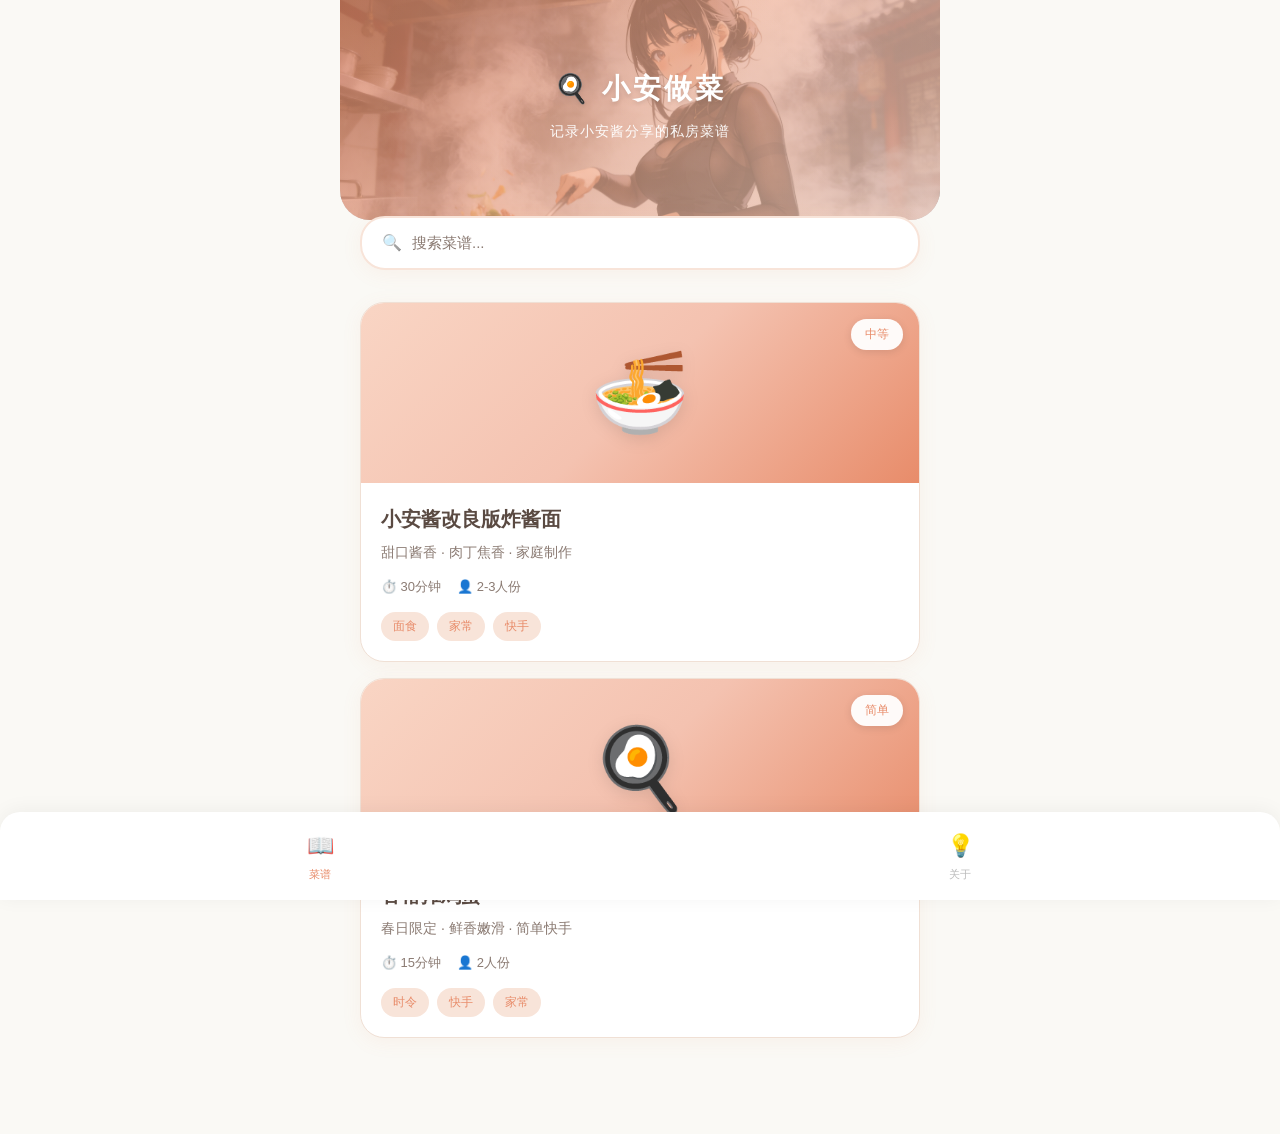
==== commit 98485eb4: "feat: 移除头部圆形头像，配合背景图样式" ====
--- a/index.html
+++ b/index.html
@@ -18,9 +18,6 @@
     <header class="header">
       <div class="header-bg"></div>
       <div class="header-content">
-        <div class="chef-avatar">
-          <img src="images/chef2.png" alt="小安酱" class="chef-img">
-        </div>
         <h1 class="logo">🍳 小安做菜</h1>
         <p class="subtitle">记录小安酱分享的私房菜谱</p>
       </div>
--- a/css/style.css
+++ b/css/style.css
@@ -3,7 +3,7 @@
   --primary: #e88c6a;
   --primary-light: #f4a584;
   --secondary: #f8e4d9;
-  --bg: #fffaf7;
+  --bg: #faf9f5;
   --card-bg: #ffffff;
   --text: #5a4a42;
   --text-light: #8b7b73;
@@ -26,6 +26,16 @@
 html {
   font-size: 16px;
   -webkit-text-size-adjust: 100%;
+  color-scheme: light;
+}
+
+@media (prefers-color-scheme: dark) {
+  :root {
+    --bg: #faf9f5;
+    --card-bg: #ffffff;
+    --text: #5a4a42;
+    --text-light: #8b7b73;
+  }
 }
 
 body {
@@ -43,15 +53,18 @@
   min-height: 100vh;
 }
 
-/* ===== 头部 - 柔和渐变 ===== */
+/* ===== 头部 - 厨娘图片铺满背景 ===== */
 .header {
-  background: linear-gradient(135deg, #f9d5c4 0%, #f4c2b0 50%, #e88c6a 100%);
+  position: relative;
   padding: 30px 20px 40px;
   text-align: center;
   color: #fff;
   border-radius: 0 0 30px 30px;
-  position: relative;
   overflow: hidden;
+  min-height: 220px;
+  display: flex;
+  align-items: center;
+  justify-content: center;
 }
 
 .header-bg {
@@ -60,8 +73,22 @@
   left: 0;
   right: 0;
   bottom: 0;
-  background: linear-gradient(135deg, #f9d5c4 0%, #f4c2b0 50%, #e88c6a 100%);
+  background-image: url('../images/chef2.png');
+  background-size: cover;
+  background-position: center 30%;
+  background-repeat: no-repeat;
   z-index: 0;
+}
+
+.header-bg::after {
+  content: '';
+  position: absolute;
+  top: 0;
+  left: 0;
+  right: 0;
+  bottom: 0;
+  background: linear-gradient(135deg, rgba(232, 140, 106, 0.7) 0%, rgba(244, 165, 132, 0.6) 50%, rgba(249, 213, 196, 0.7) 100%);
+  z-index: 1;
 }
 
 .header::before {
@@ -71,29 +98,18 @@
   left: -50%;
   width: 200%;
   height: 200%;
-  background: radial-gradient(circle, rgba(255,255,255,0.15) 0%, transparent 60%);
+  background: radial-gradient(circle, rgba(255,255,255,0.1) 0%, transparent 60%);
   pointer-events: none;
-  z-index: 1;
+  z-index: 2;
 }
 
 .chef-avatar {
-  position: relative;
-  z-index: 2;
-  margin-bottom: 16px;
-}
-
-.chef-img {
-  width: 100px;
-  height: 100px;
-  border-radius: 50%;
-  object-fit: cover;
-  border: 4px solid rgba(255,255,255,0.8);
-  box-shadow: 0 4px 20px rgba(0,0,0,0.15);
+  display: none;
 }
 
 .header-content {
   position: relative;
-  z-index: 2;
+  z-index: 3;
 }
 
 .logo {
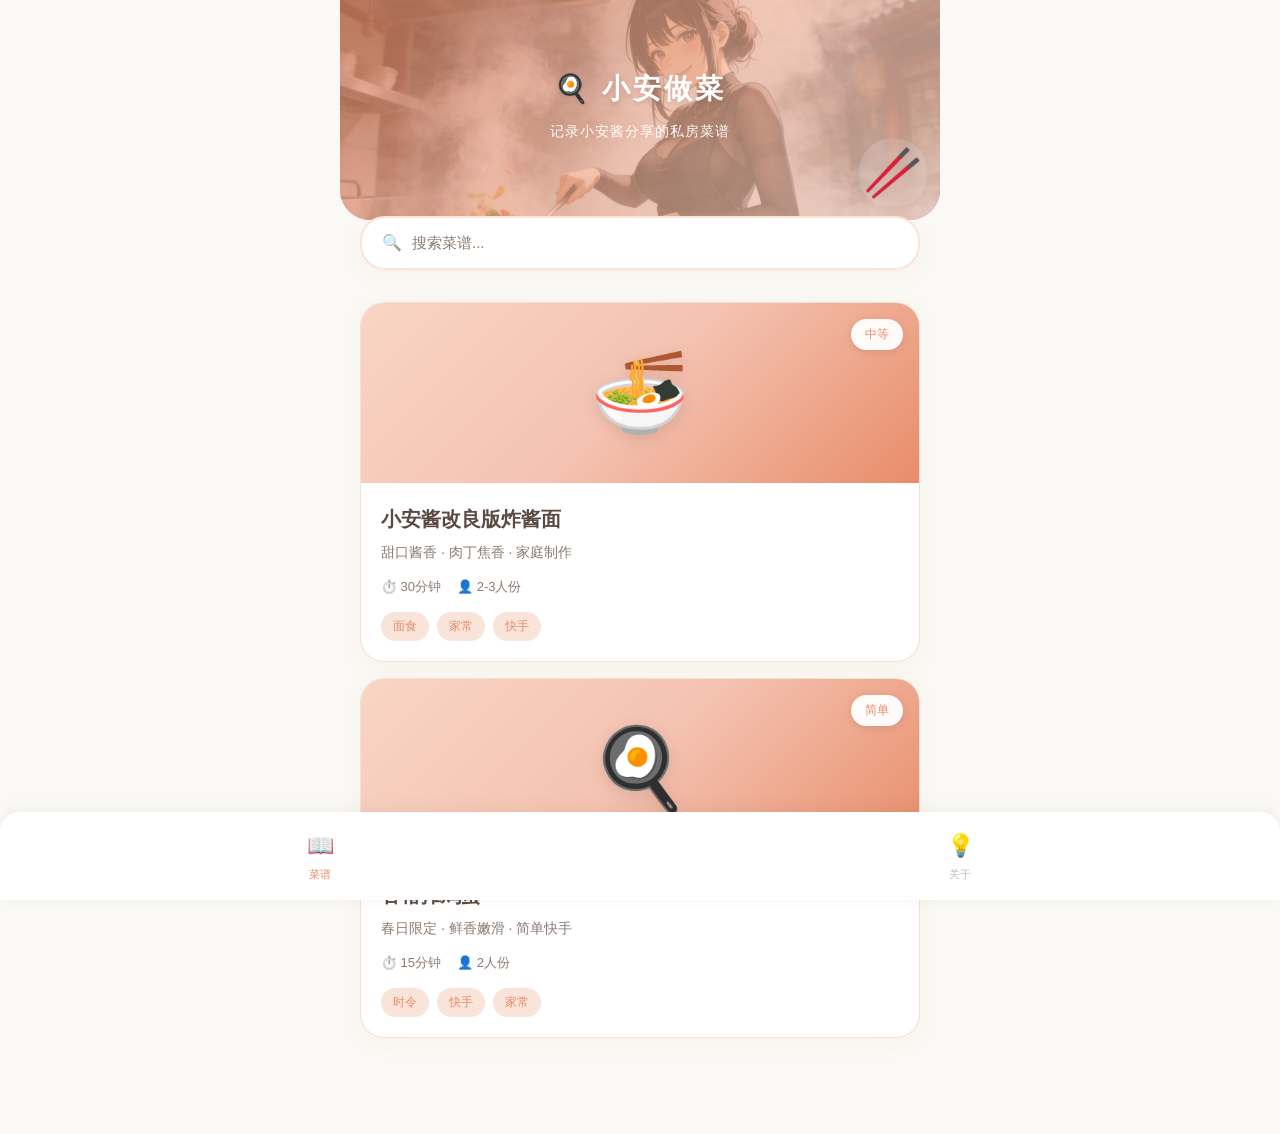
==== commit 0d25b930: "feat: 添加右下角装饰元素 HTML" ====
--- a/index.html
+++ b/index.html
@@ -21,6 +21,7 @@
         <h1 class="logo">🍳 小安做菜</h1>
         <p class="subtitle">记录小安酱分享的私房菜谱</p>
       </div>
+      <div class="header-corner">🥢</div>
     </header>
 
     <!-- 搜索栏 -->
--- a/css/style.css
+++ b/css/style.css
@@ -112,6 +112,25 @@
   z-index: 3;
 }
 
+/* 右下角装饰 - 覆盖水印 */
+.header-corner {
+  position: absolute;
+  bottom: 12px;
+  right: 12px;
+  font-size: 48px;
+  opacity: 0.9;
+  z-index: 3;
+  filter: drop-shadow(0 2px 8px rgba(0,0,0,0.2));
+  background: rgba(255,255,255,0.15);
+  border-radius: 50%;
+  width: 70px;
+  height: 70px;
+  display: flex;
+  align-items: center;
+  justify-content: center;
+  backdrop-filter: blur(2px);
+}
+
 .logo {
   font-size: 28px;
   font-weight: 600;
